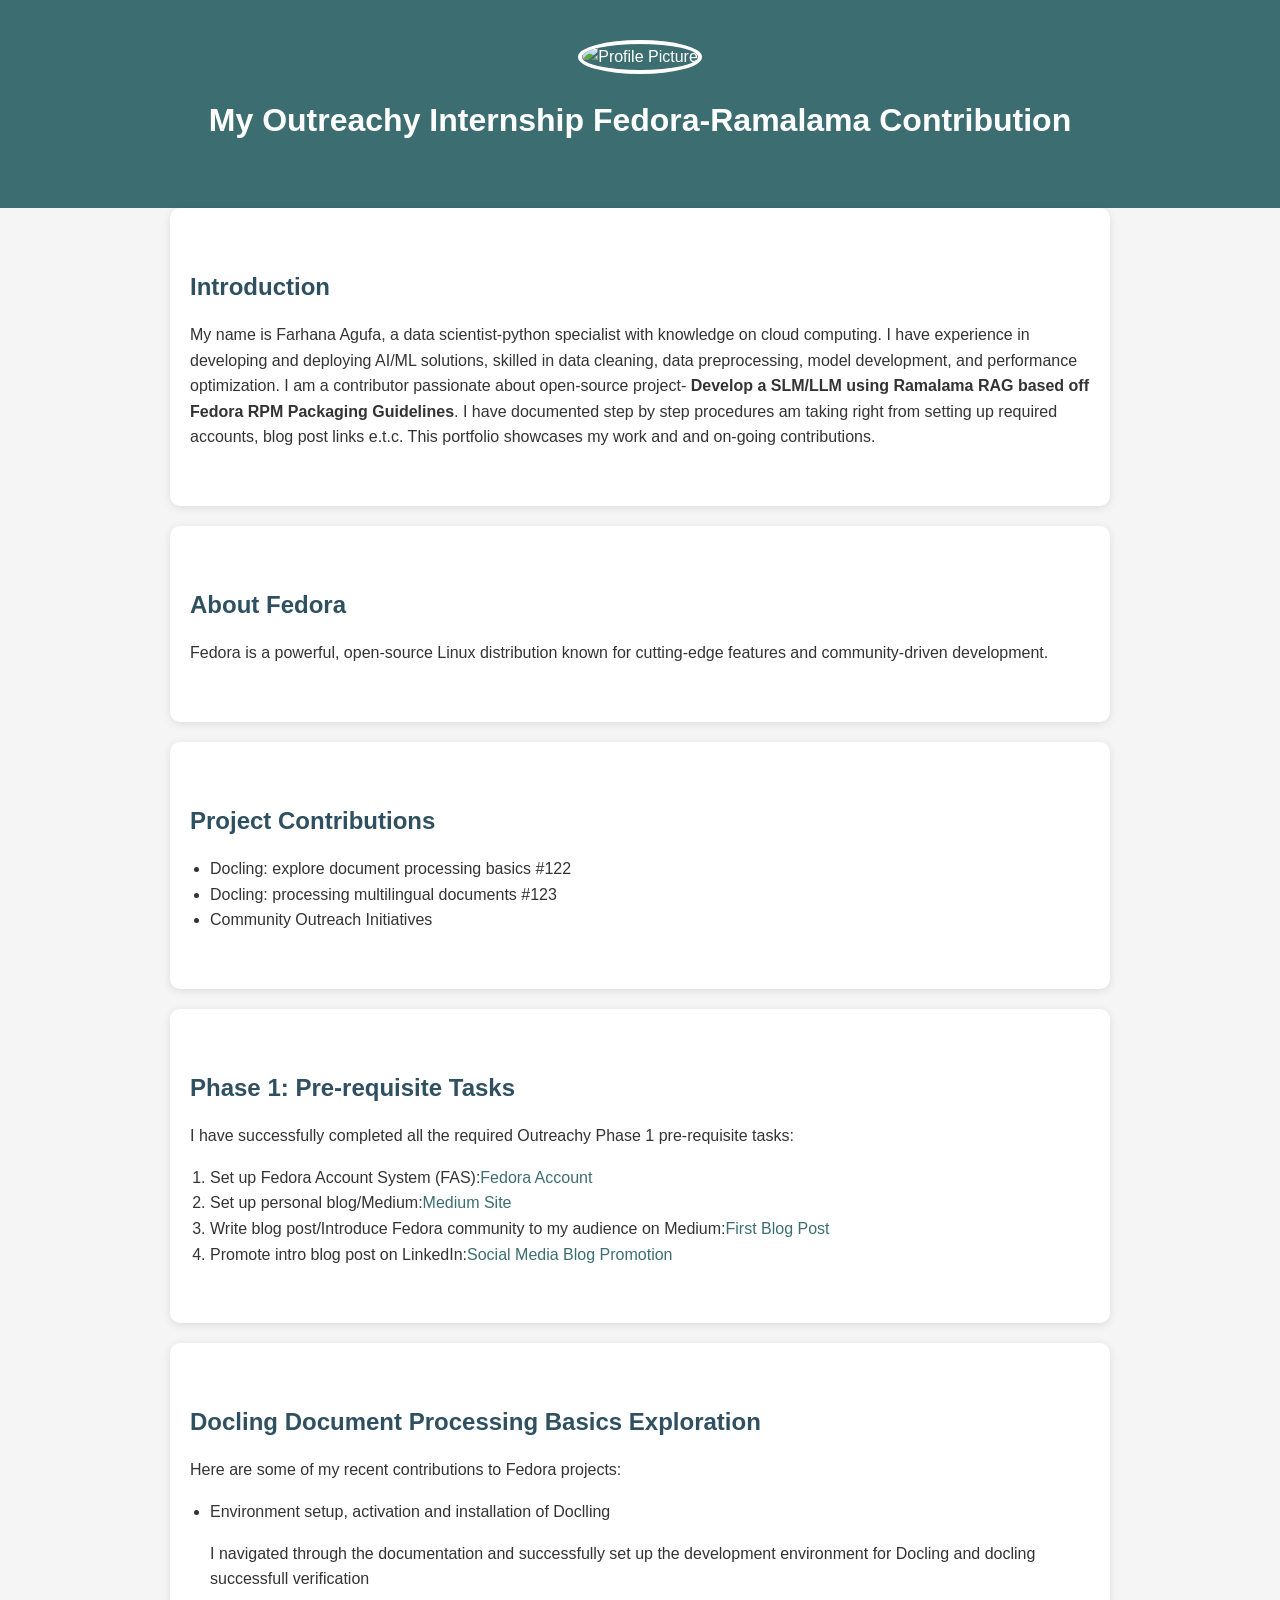
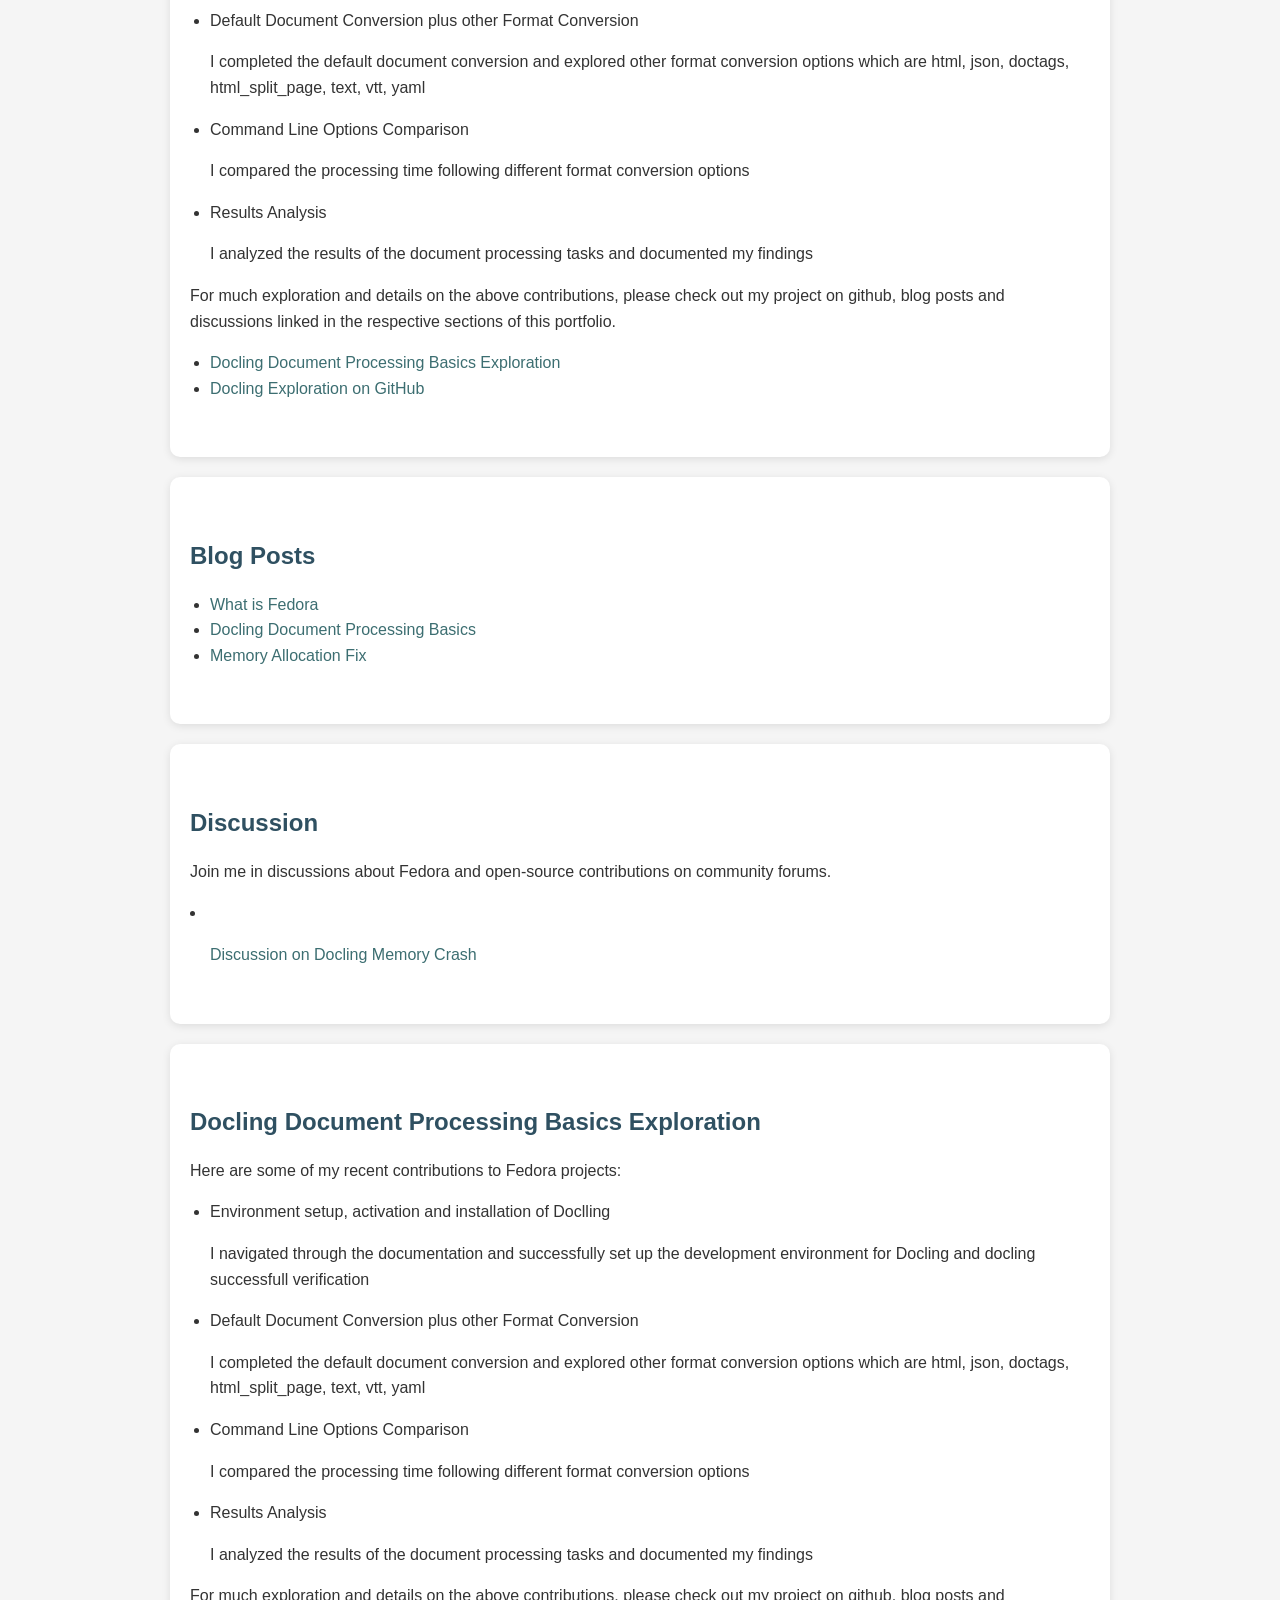
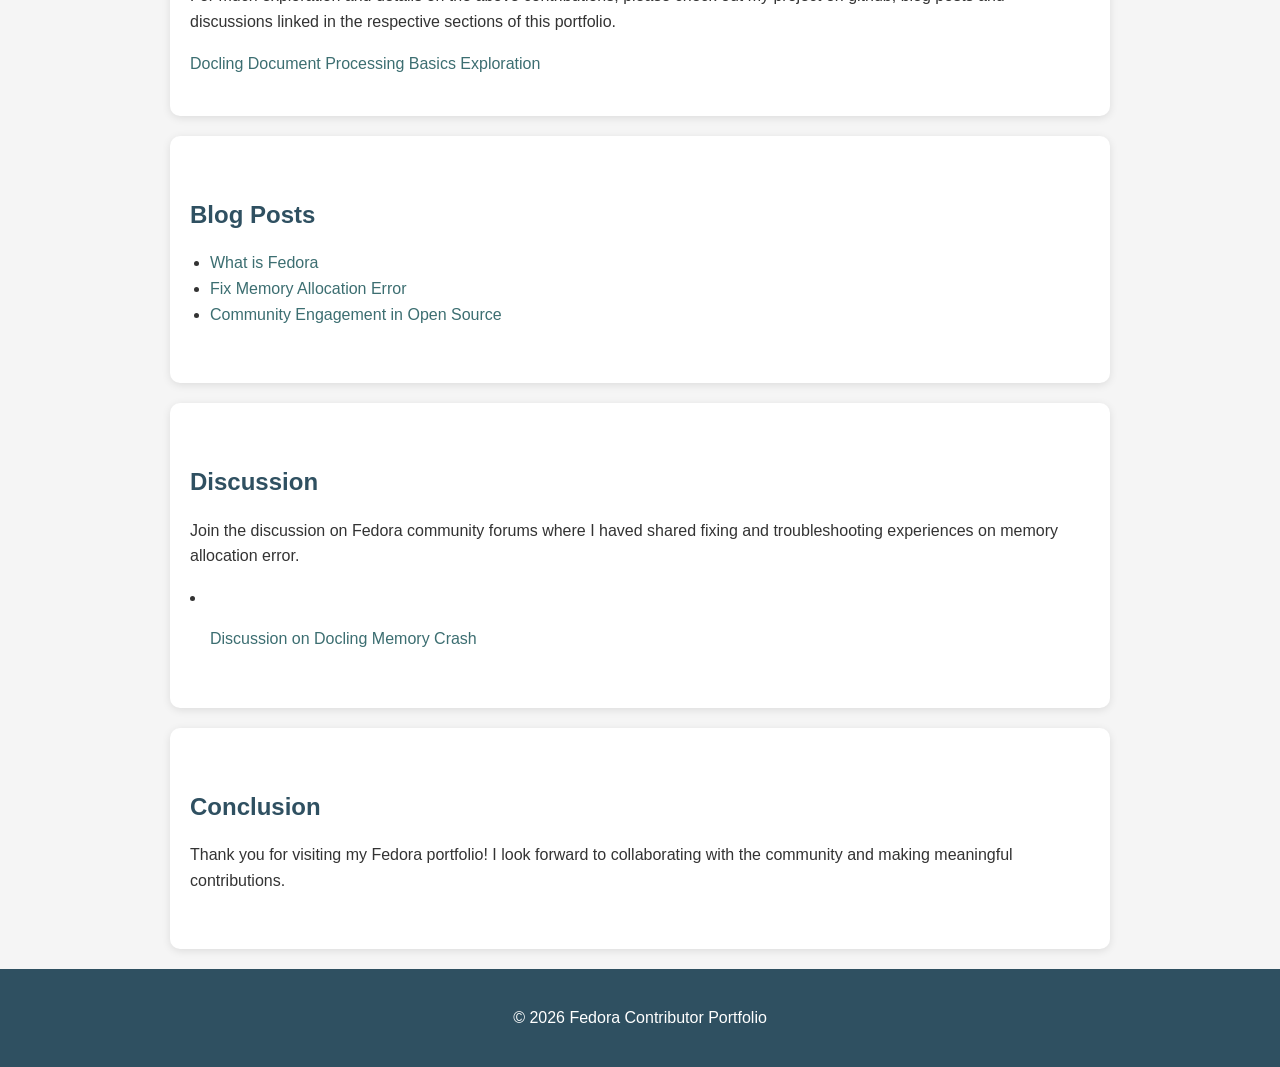
==== fedora_portfolio_outreachy/index.html @ c5732f3b "first commit" ====
<!DOCTYPE html>
<html lang="en">
<head>
    <meta charset="UTF-8">
    <meta name="viewport" content="width=device-width, initial-scale=1.0">
    <title>Fedora Portfolio</title>
    <link rel="stylesheet" href="styles.css">
</head>
<body>
    <header>
        <div class="profile-picture">
            <img src="C:\Users\MAYKISH\Desktop\fedora_portfolio_outreachy\fedora_portfolio_outreachy\images\Farhana_png.png" alt="Profile Picture">
        </div>
        <h1>My Outreachy Internship Fedora-Ramalama Contribution</h1>
    </header>

    <section id="introduction">
        <h2>Introduction</h2>
        <p>My name is Farhana Agufa, a data scientist-python specialist with knowledge on cloud computing. I have experience in developing and deploying AI/ML solutions, skilled in data cleaning, data preprocessing, model development, and performance optimization. I am a contributor passionate about open-source project-<strong> Develop a SLM/LLM using Ramalama RAG based off Fedora RPM Packaging Guidelines</strong>. I have documented step by step procedures am taking right from setting up required accounts, blog post links e.t.c. This portfolio showcases my work and and on-going contributions.</p>
    </section>

    <section id="about-fedora">
        <h2>About Fedora</h2>
        <p>Fedora is a powerful, open-source Linux distribution known for cutting-edge features and community-driven development.</p>
    </section>

    <section id="projects">
        <h2>Project Contributions</h2>
        <ul>
            <li>Docling: explore document processing basics #122</li>
            <li>Docling: processing multilingual documents #123</li>
            <li>Community Outreach Initiatives</li>
        </ul>
    </section>

    <section id="phase1">
        <h2>Phase 1: Pre-requisite Tasks</h2>
        <p>I have successfully completed all the required Outreachy Phase 1 pre-requisite tasks:</p>
        <ol>
            <li>Set up Fedora Account System (FAS):<a href="https://forge.fedoraproject.org/commops/interns/issues/116#issuecomment-593443" target="_blank">Fedora Account</a></li>
            <li>Set up personal blog/Medium:<a href="https://forge.fedoraproject.org/commops/interns/issues/117#issuecomment-593651" target="_blank">Medium Site</a></li>
            <li>Write blog post/Introduce Fedora community to my audience on Medium:<a href="https://forge.fedoraproject.org/commops/interns/issues/118#issuecomment-593771" target="_blank">First Blog Post</a></li>
            <li>Promote intro blog post on LinkedIn:<a href="https://forge.fedoraproject.org/commops/interns/issues/119#issuecomment-593772" target="_blank">Social Media Blog Promotion</a></li>
        </ol>
    </section>

    <section id="contributions">
        <h2>Docling Document Processing Basics Exploration</h2>
        <p>Here are some of my recent contributions to Fedora projects:</p>
        <ul>
            <li>Environment setup, activation and installation of Doclling</li>
            <p>I navigated through the documentation and successfully set up the development environment for Docling and docling successfull verification</p>
            <li>Default Document Conversion plus other Format Conversion</li>
            <p>I completed the default document conversion and explored other format conversion options which are html, json, doctags, html_split_page, text, vtt, yaml</p>
            <li>Command Line Options Comparison</li>
            <p>I compared the processing time following different format conversion options</p>
            <li>Results Analysis</li>
            <p>I analyzed the results of the document processing tasks and documented my findings</p>
        </ul>
        <p>For much exploration and details on the above contributions, please check out my project on github, blog posts and discussions linked in the respective sections of this portfolio.</p>

        <ul>
            <li>
                <a href="https://forge.fedoraproject.org/commops/interns/issues/122#issuecomment-606886" target="_blank">Docling Document Processing Basics Exploration</a>   
            </li>
            <li>
                <a href=" https://github.com/praxyfarhana/oureachy_docling_exploration" target="_blank">Docling Exploration on GitHub</a>   
            </li>
                    </ul>
    </section>

    <section id="blog-posts">
        <h2>Blog Posts</h2>
        <ul>
            <li><a href="https://medium.com/@praxyfarhana/fedora-a-beginners-journey-into-open-source-and-the-outreachy-internship-4b0f717c389f" target="_blank">What is Fedora</a></li>
            <li><a href="https://medium.com/@praxyfarhana/exploring-docling-getting-started-with-an-open-source-document-processing-tool-62a270193db0" target="_blank">Docling Document Processing Basics</a></li>
            <li><a href="https://medium.com/@praxyfarhana/how-i-fixed-a-docling-memory-crash-std-bad-alloc-while-parsing-multiple-pdfs-2fd46f68894f" target="_blank">Memory Allocation Fix</a></li>
        </ul>
    </section>

    <section id="discussion">
        <h2>Discussion</h2>
        <p>Join me in discussions about Fedora and open-source contributions on community forums.</p>

        <li>
            <ol><a href="https://discussion.fedoraproject.org/t/docling-memory-crash-std-bad-alloc-while-parsing-multiple-pdfs-fix/185597" target="_blank">Discussion on Docling Memory Crash</a></ol>
        </li>
    </section>

    <section id="contributions">
        <h2>Docling Document Processing Basics Exploration</h2>
        <p>Here are some of my recent contributions to Fedora projects:</p>
        <ul>
            <li>Environment setup, activation and installation of Doclling</li>
            <p>I navigated through the documentation and successfully set up the development environment for Docling and docling successfull verification</p>
            <li>Default Document Conversion plus other Format Conversion</li>
            <p>I completed the default document conversion and explored other format conversion options which are html, json, doctags, html_split_page, text, vtt, yaml</p>
            <li>Command Line Options Comparison</li>
            <p>I compared the processing time following different format conversion options</p>
            <li>Results Analysis</li>
            <p>I analyzed the results of the document processing tasks and documented my findings</p>
        </ul>
        <p>For much exploration and details on the above contributions, please check out my project on github, blog posts and discussions linked in the respective sections of this portfolio.</p>

        <a href="https://forge.fedoraproject.org/commops/interns/issues/122#issuecomment-606886" target="_blank">Docling Document Processing Basics Exploration</a>      
    </section>

     <section id="blog-posts">
        <h2>Blog Posts</h2>
        <ul>
            <li><a href="https://medium.com/@praxyfarhana/fedora-a-beginners-journey-into-open-source-and-the-outreachy-internship-4b0f717c389f">What is Fedora</a></li>
            <li><a href="https://medium.com/@praxyfarhana/how-i-fixed-a-docling-memory-crash-std-bad-alloc-while-parsing-multiple-pdfs-2fd46f68894f", target="_blank">Fix Memory Allocation Error</a></li>
            <li><a href="#">Community Engagement in Open Source</a></li>
        </ul>
    </section>

    <section id="discussion">
        <h2>Discussion</h2>
        <p>Join the discussion on Fedora community forums where I haved shared fixing and troubleshooting experiences on memory allocation error.</p>

        <li>
            <ol><a href="https://discussion.fedoraproject.org/t/docling-memory-crash-std-bad-alloc-while-parsing-multiple-pdfs-fix/185597" target="_blank">Discussion on Docling Memory Crash</a></ol>
        </li>
    </section> 
    <section id="conclusion">
        <h2>Conclusion</h2>
        <p>Thank you for visiting my Fedora portfolio! I look forward to collaborating with the community and making meaningful contributions.</p>
    </section>

    <footer>
        <p>&copy; 2026 Fedora Contributor Portfolio</p>
    </footer>
</body>
</html>
---- fedora_portfolio_outreachy/styles.css ----
/* General Styles */
body {
    font-family: 'Segoe UI', Tahoma, Geneva, Verdana, sans-serif;
    line-height: 1.6;
    margin: 0;
    padding: 0;
    color: #333;
    background-color: #f5f5f5;
}

header {
    text-align: center;
    background-color: #3c6e71;
    color: white;
    padding: 40px 20px;
}

header .profile-picture img {
    width: 150px;
    height: 150px;
    border-radius: 50%;
    border: 4px solid white;
    object-fit: cover;
}

section {
    padding: 40px 20px;
    max-width: 900px;
    margin: auto;
    background-color: white;
    margin-bottom: 20px;
    border-radius: 10px;
    box-shadow: 0 2px 8px rgba(0,0,0,0.1);
}

section h2 {
    color: #2f5061;
    margin-bottom: 15px;
}

ul, ol {
    padding-left: 20px;
}

a {
    color: #3c6e71;
    text-decoration: none;
}

a:hover {
    text-decoration: underline;
}

footer {
    text-align: center;
    padding: 20px;
    background-color: #2f5061;
    color: white;
}

/* Responsive */
@media(max-width: 600px) {
    header {
        padding: 30px 10px;
    }

    section {
        padding: 30px 15px;
    }

    header .profile-picture img {
        width: 120px;
        height: 120px;
    }
}
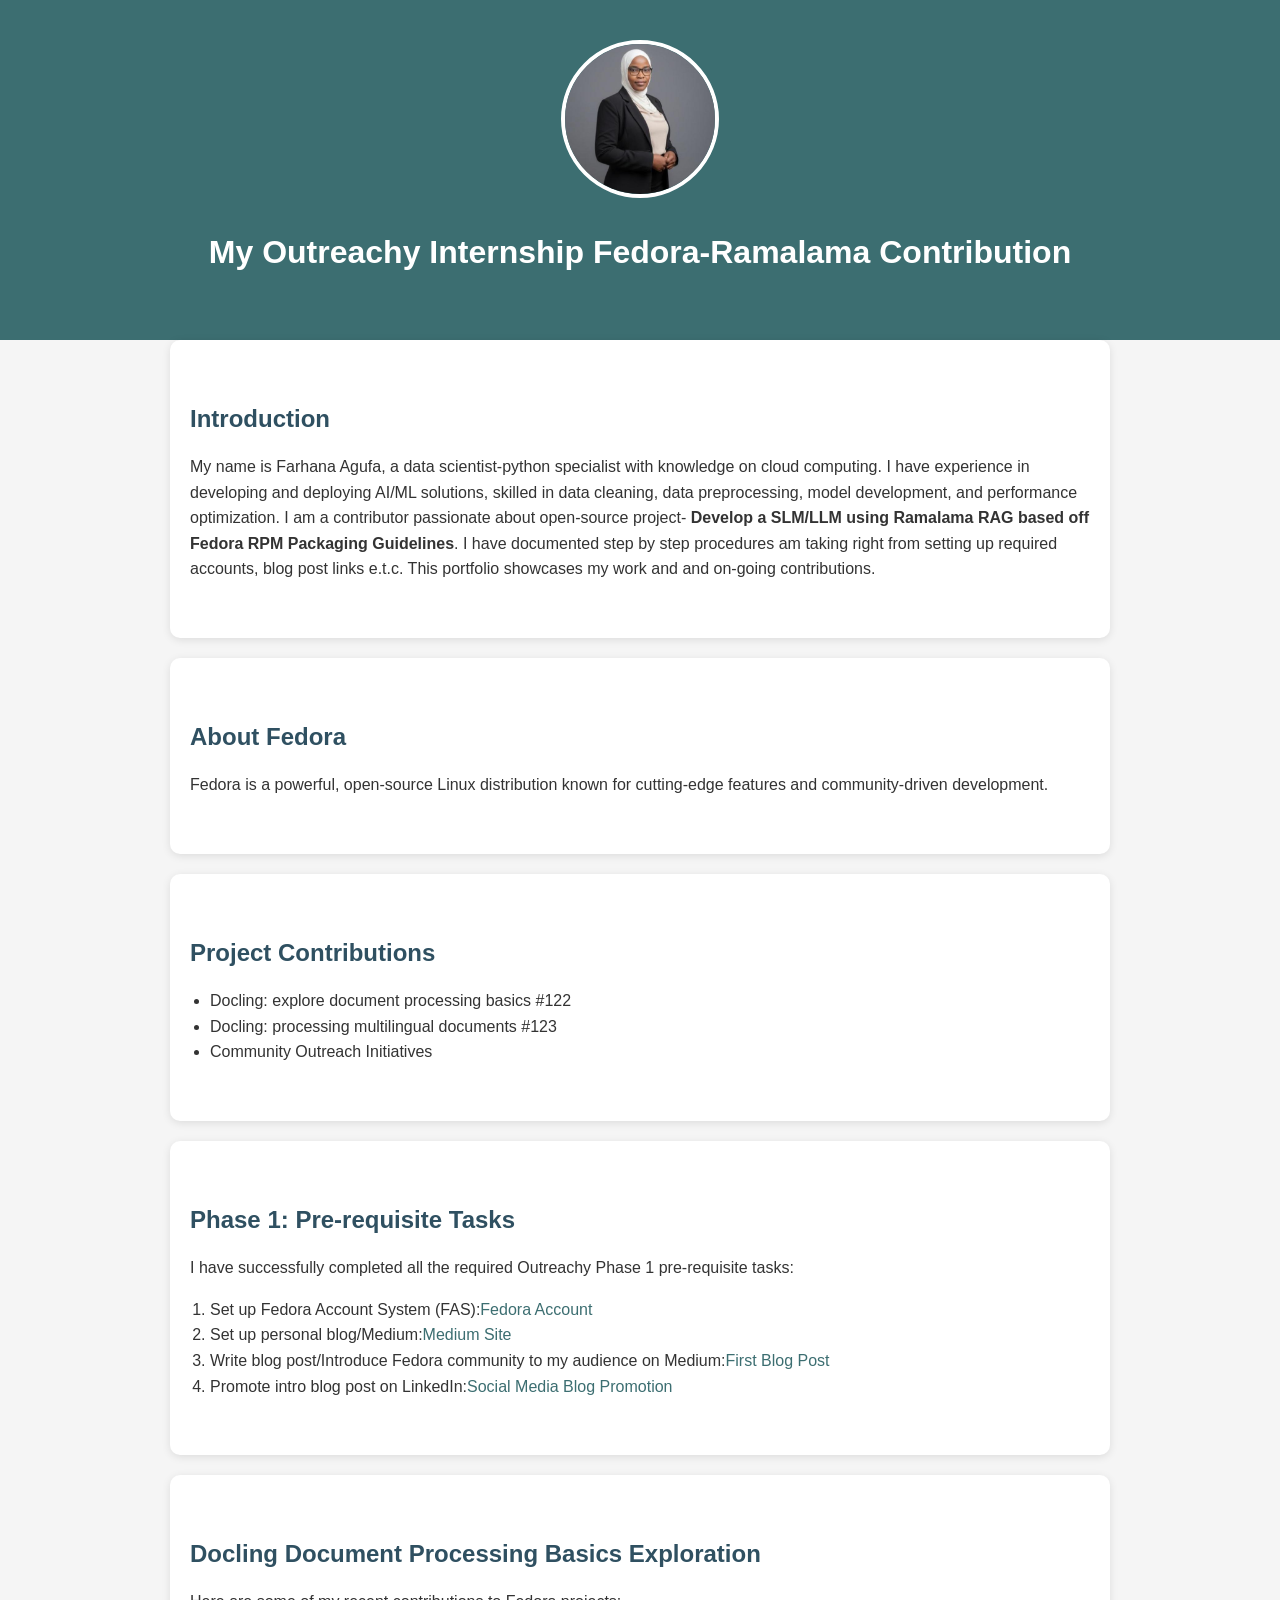
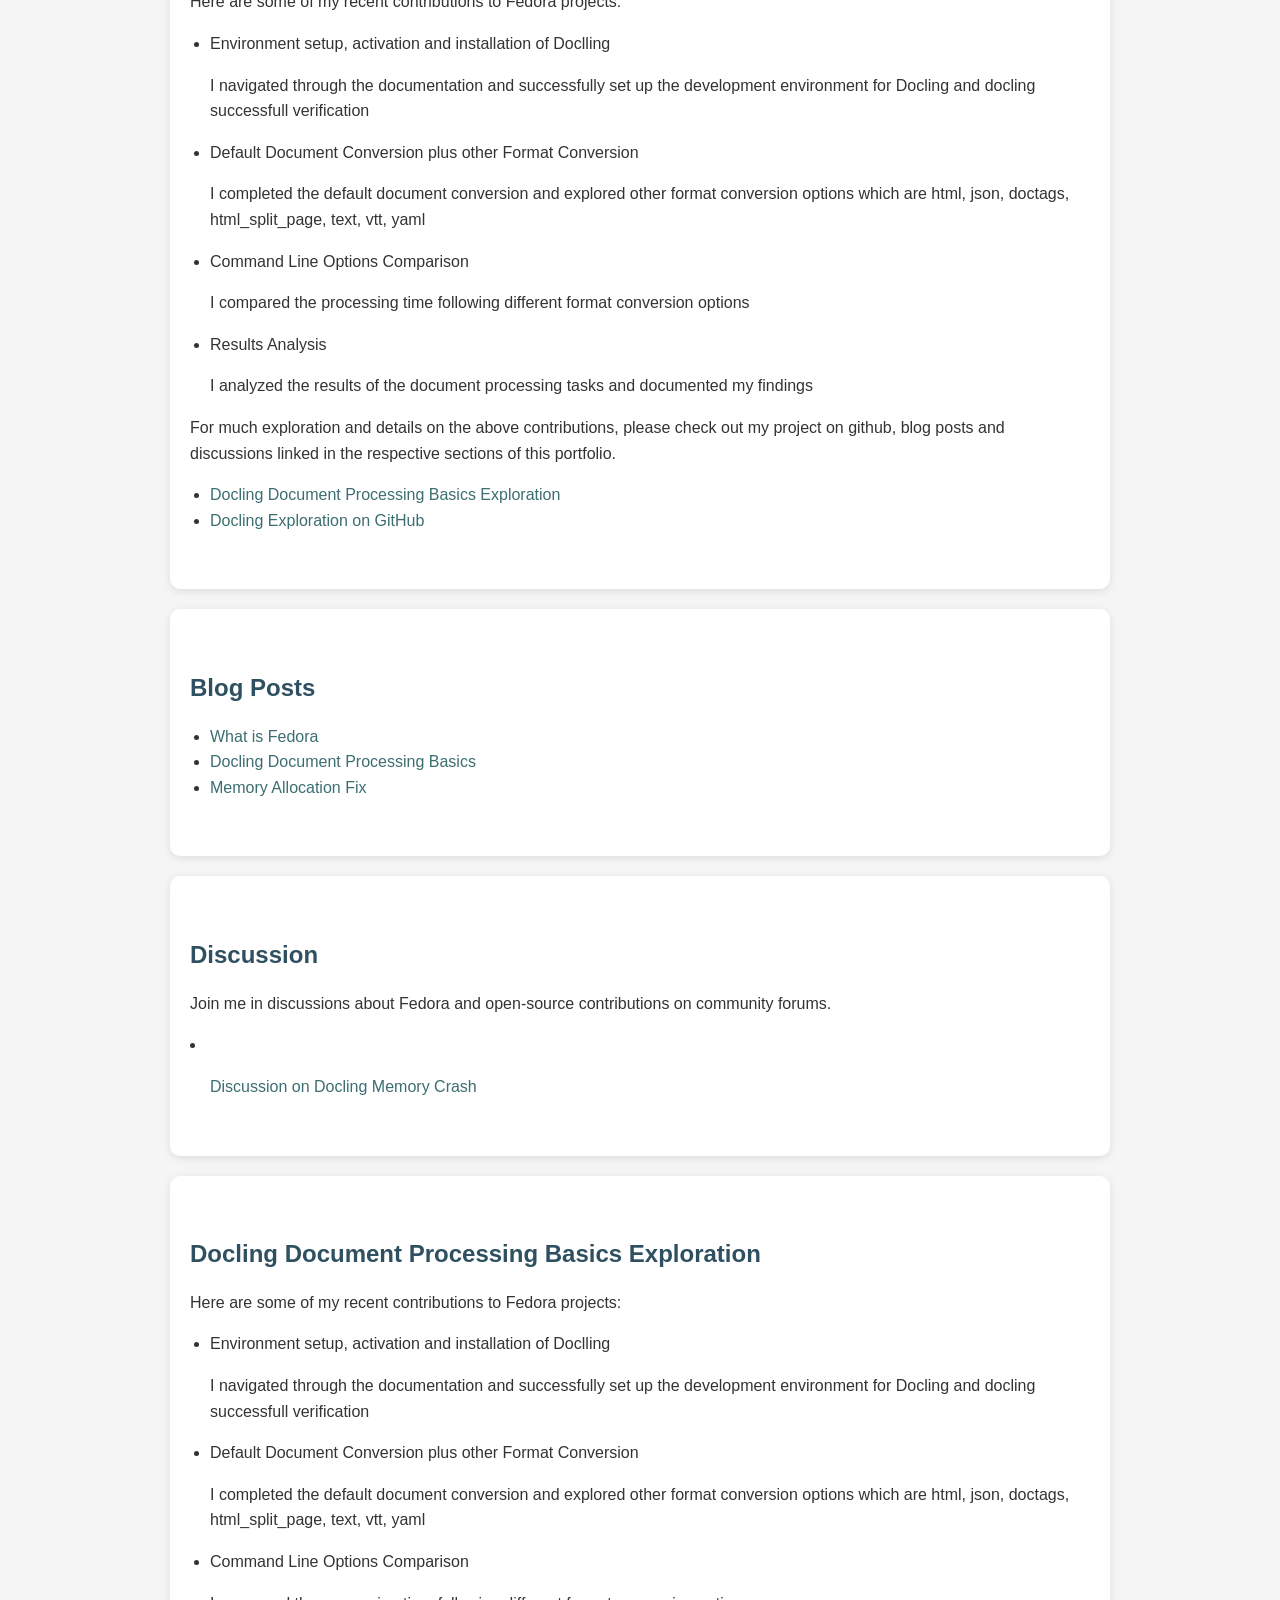
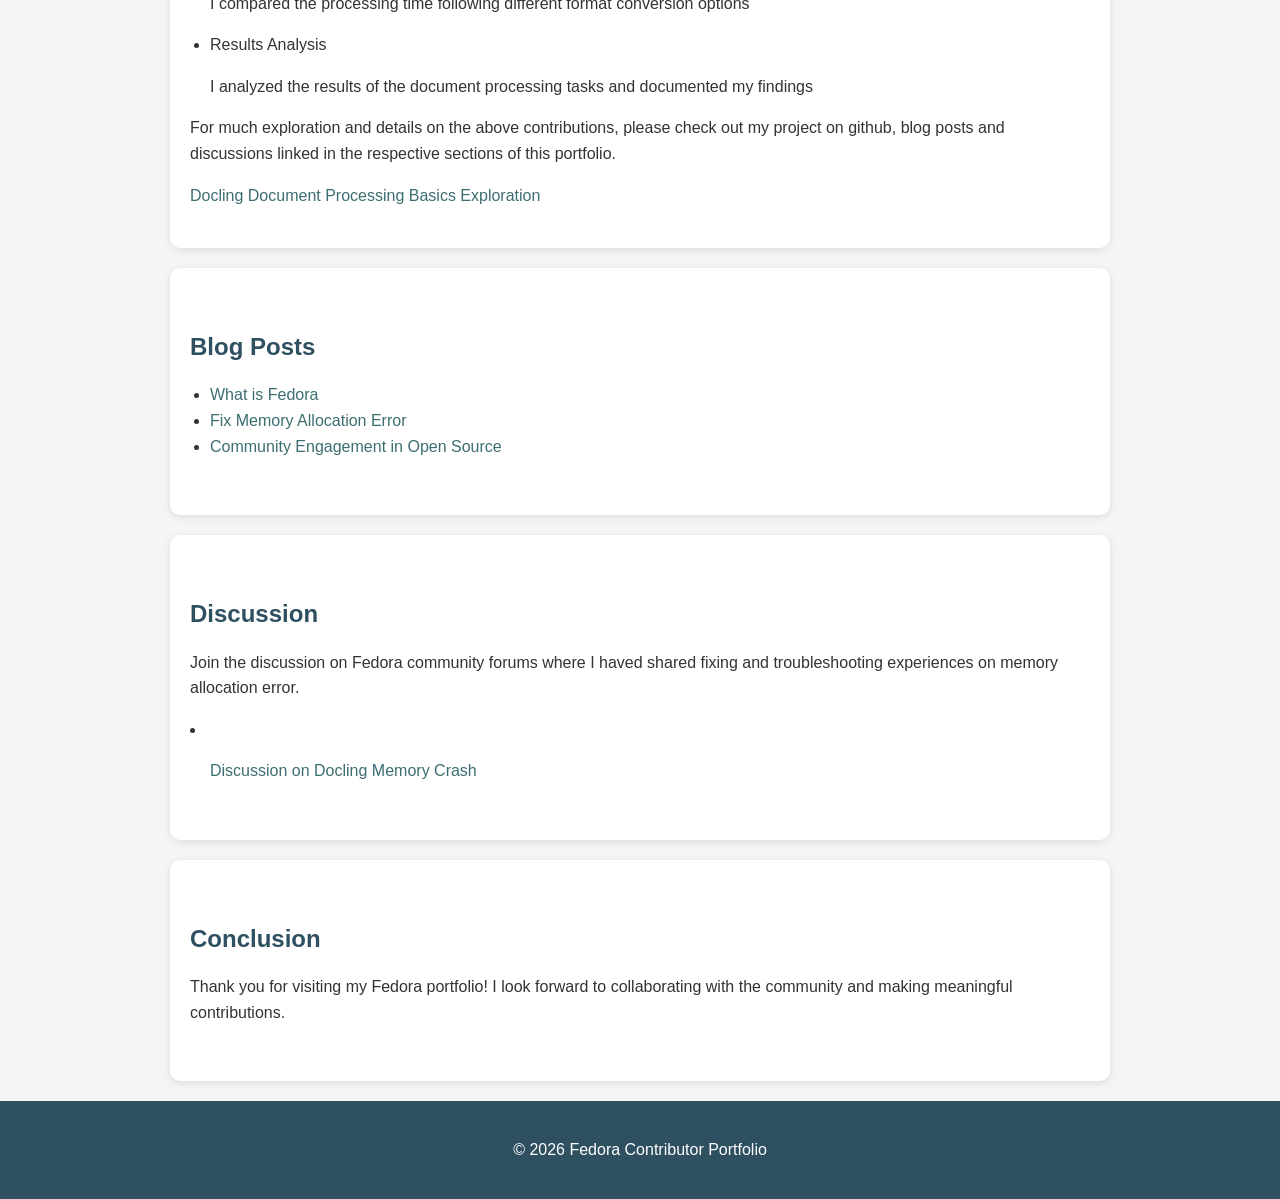
==== commit 6e2efc33: "Corrected image path for git pages" ====
--- a/fedora_portfolio_outreachy/index.html
+++ b/fedora_portfolio_outreachy/index.html
@@ -9,7 +9,7 @@
 <body>
     <header>
         <div class="profile-picture">
-            <img src="C:\Users\MAYKISH\Desktop\fedora_portfolio_outreachy\fedora_portfolio_outreachy\images\Farhana_png.png" alt="Profile Picture">
+            <img src="images/Farhana_png.png" alt="Profile Picture">
         </div>
         <h1>My Outreachy Internship Fedora-Ramalama Contribution</h1>
     </header>
